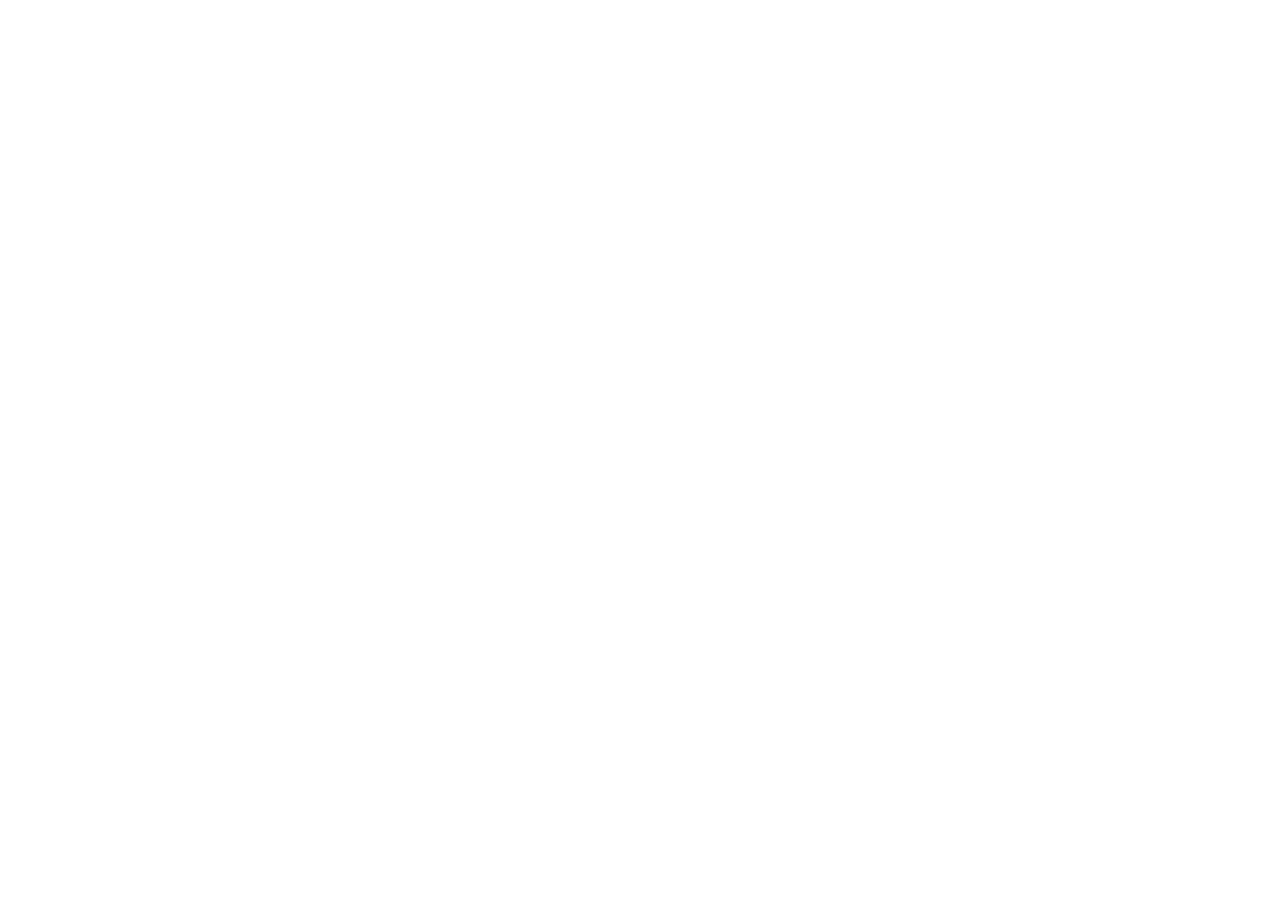
==== portfolio.html @ 01bb811d "base structure" ====
<!DOCTYPE html>
<html lang="en">
<head>
  <meta charset="UTF-8">
  <meta name="viewport" content="width=device-width, initial-scale=1.0">
  <!-- ШРИФТЫ -->

  <!-- НОРМАЛАЙЗ -->

  <!-- ТАБЛИЦА СТИЛЕЙ -->

  <title>portfolio</title>
</head>
<body>

</body>
</html>
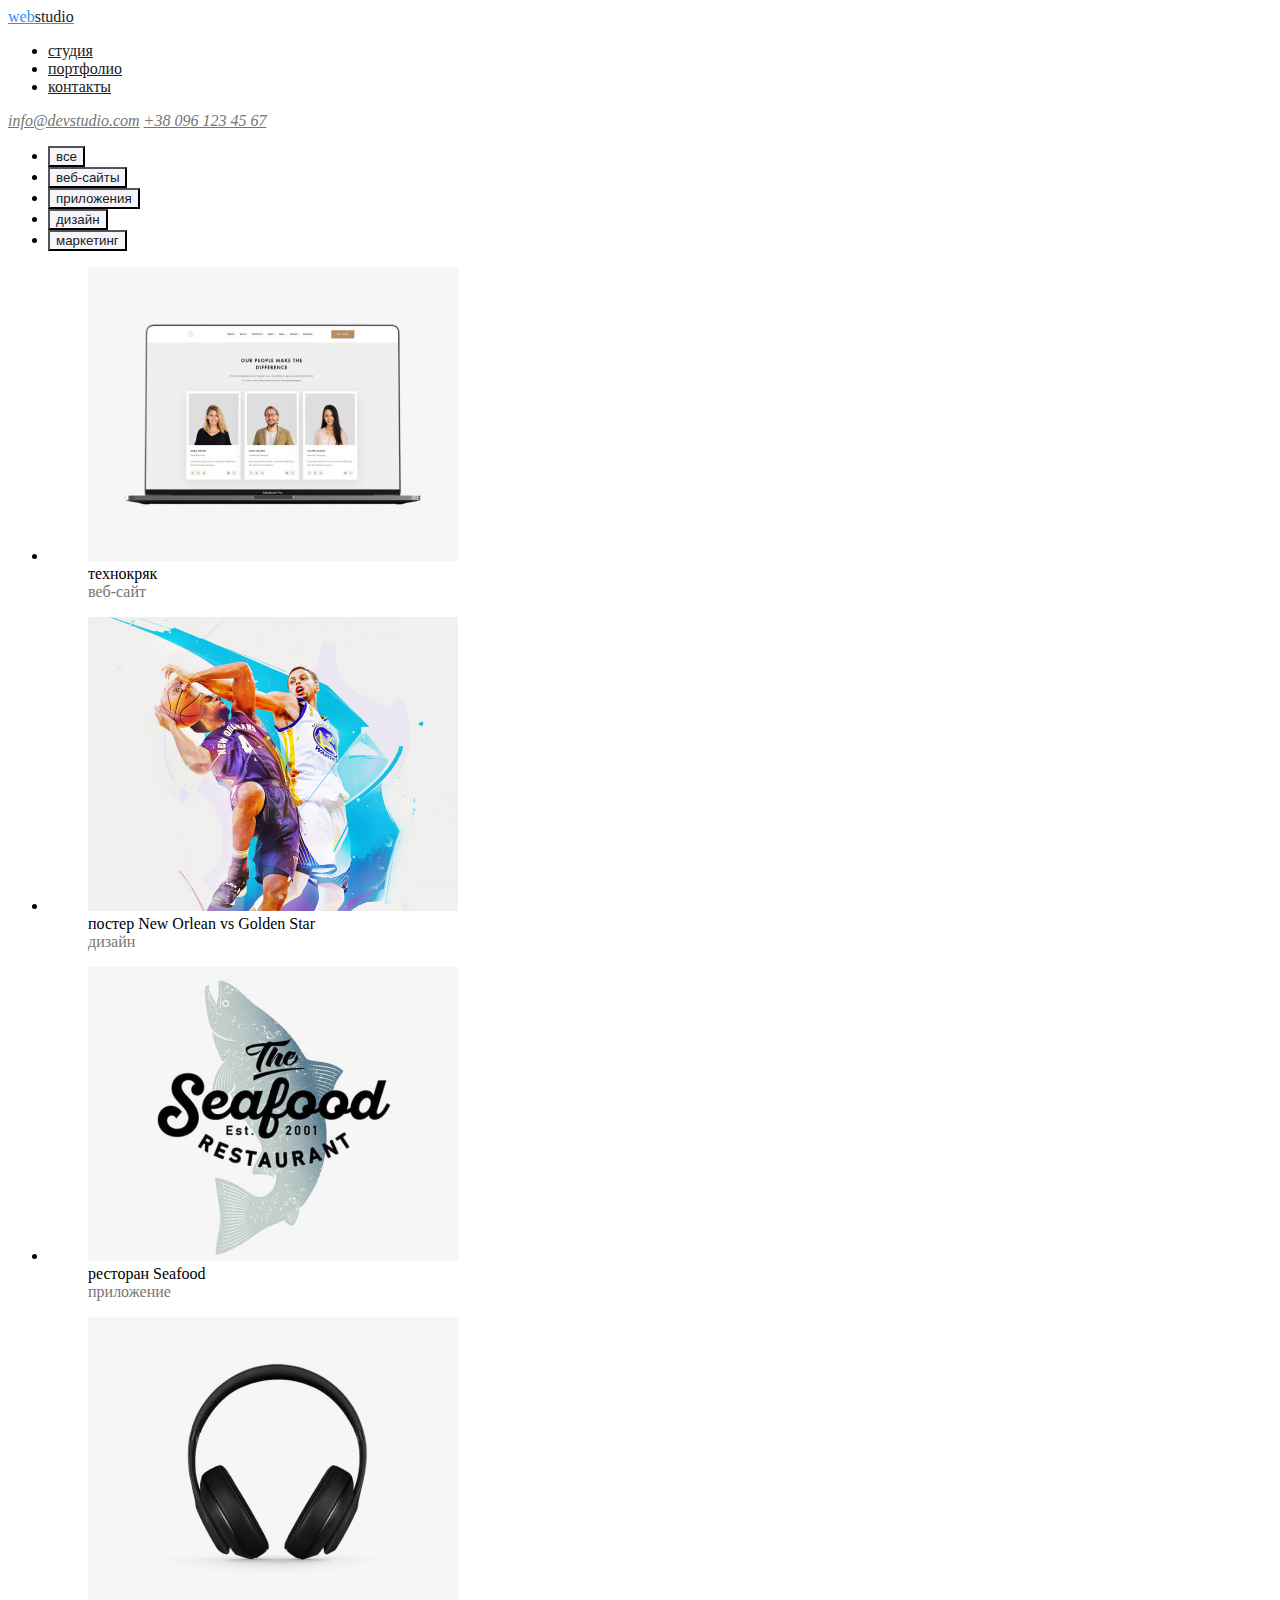
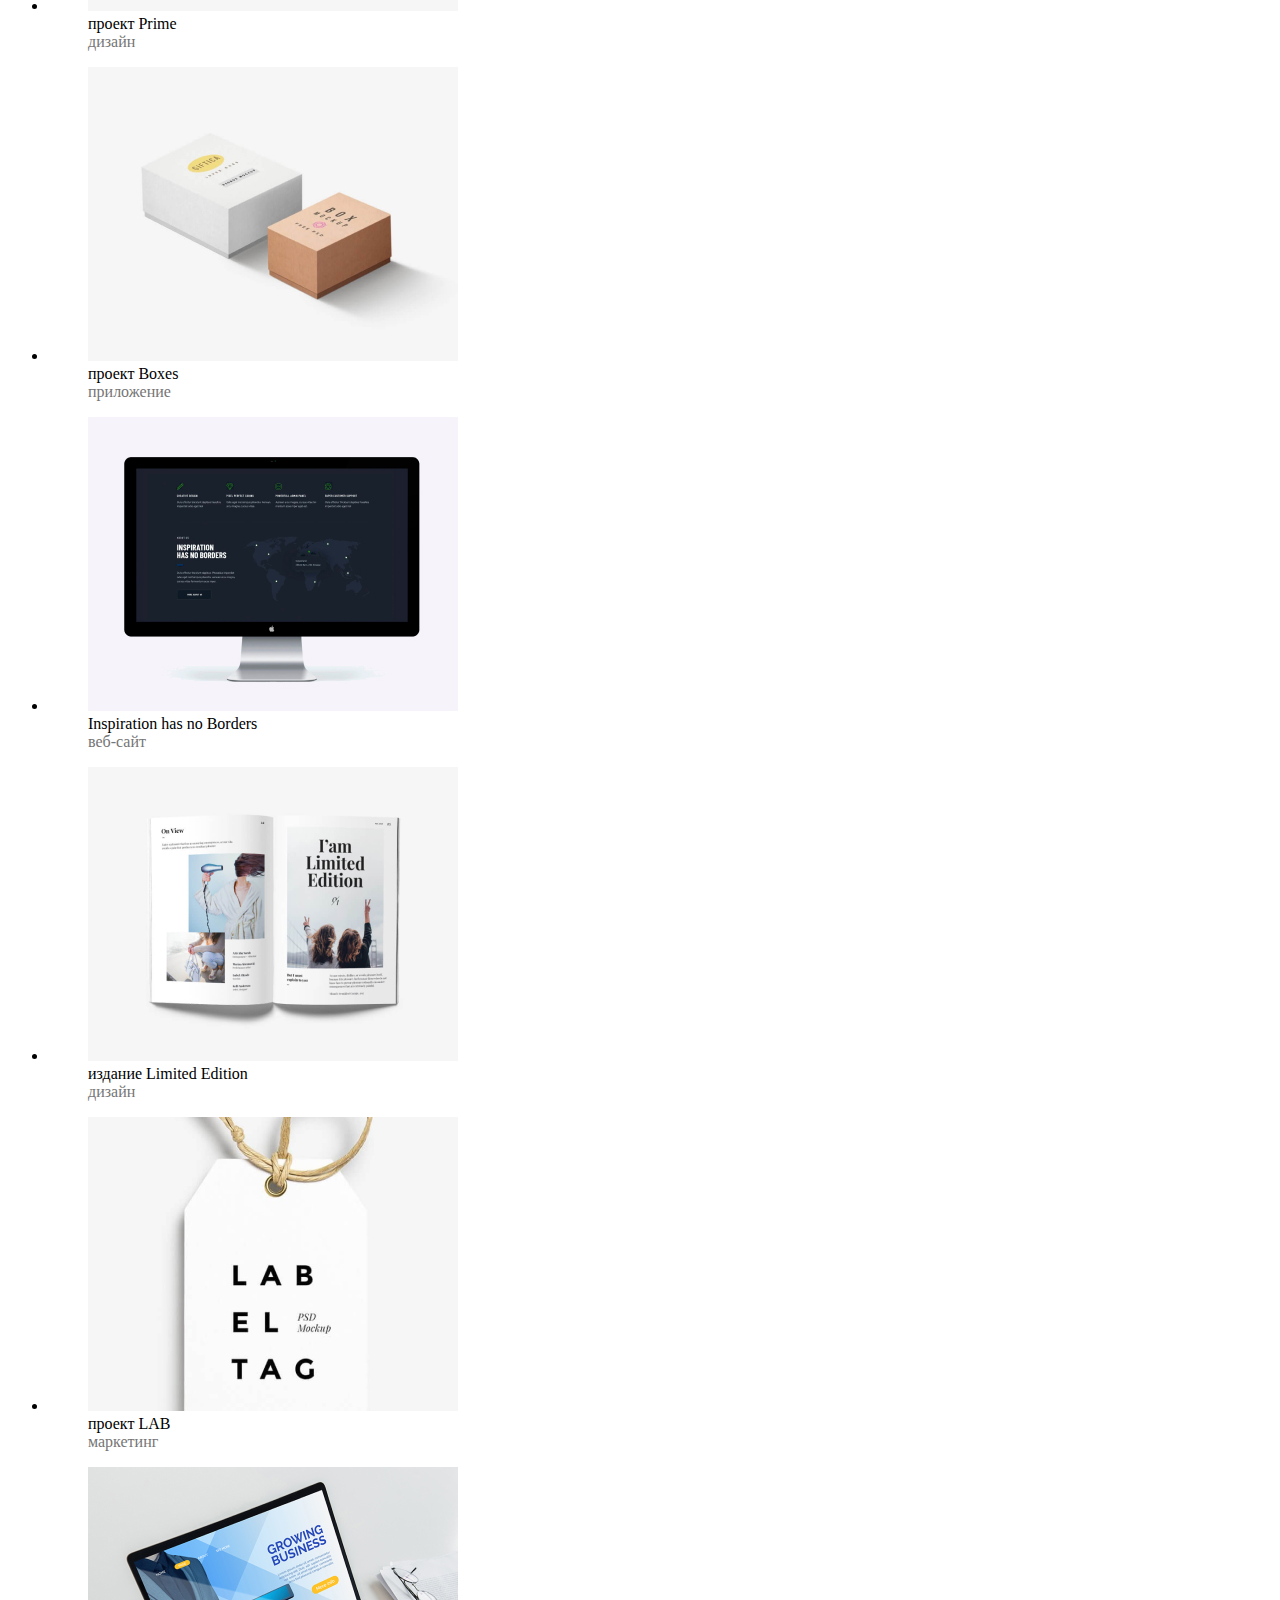
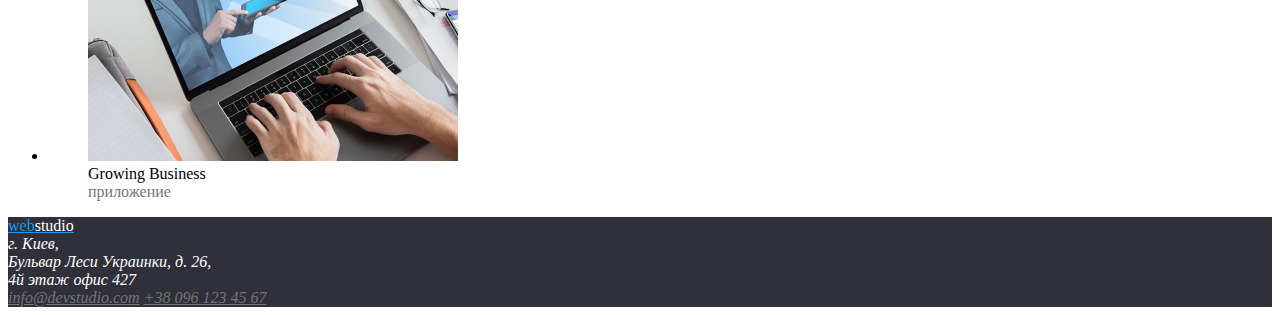
==== commit dec6fc2f: "hw-2 added" ====
--- a/portfolio.html
+++ b/portfolio.html
@@ -1,5 +1,5 @@
 <!DOCTYPE html>
-<html lang="en">
+<html lang="ru">
 <head>
   <meta charset="UTF-8">
   <meta name="viewport" content="width=device-width, initial-scale=1.0">
@@ -8,10 +8,141 @@
   <!-- НОРМАЛАЙЗ -->
 
   <!-- ТАБЛИЦА СТИЛЕЙ -->
-
+  <link rel="stylesheet" href="./css/styles.css">
   <title>portfolio</title>
 </head>
 <body>
 
+  <header>
+    <div class="container">
+      <nav class="header-nav">
+        <a href="" class="header-logo logo">web<span>studio</span></a>
+        <ul class="nav-list">
+          <li class="nav-list-item">
+            <a class="nav-link" href="./index.html" target="_blank">студия</a>
+          </li>
+          <li class="nav-list-item">
+            <a class="nav-link" href="./portfolio.html" target="_blank">портфолио</a>
+          </li>
+          <li class="nav-list-item">
+            <a class="nav-link" href="#footer">контакты</a>
+          </li>
+        </ul>
+        <address class="nav-contacts">
+          <a href="mailto:info@devstudio.com" class="nav-contacts-item">info@devstudio.com</a>
+          <a href="tel:+380000000000" class="nav-contacts-item">+38 096 123 45 67</a>
+        </address>
+      </nav>
+    </div>
+  </header>
+
+  <main>
+
+    <section class="">
+      <ul class="portfolio-btns">
+        <li>
+          <button type="button">все</button>
+        </li>
+        <li>
+          <button type="button">веб-сайты</button>
+        </li>
+        <li>
+          <button type="button">приложения</button>
+        </li>
+        <li>
+          <button type="button">дизайн</button>
+        </li>
+        <li>
+          <button type="button">маркетинг</button>
+        </li>
+      </ul>
+
+      <ul>
+        <li>
+          <figure>
+            <img src="./images/portfolio/p1.jpg" alt="1">
+            <figcaption class="project-name">технокряк</figcaption>
+            <figcaption class="project-type">веб-сайт</figcaption>
+          </figure>
+        </li>
+        <li>
+          <figure>
+            <img src="./images/portfolio/p2.jpg" alt="2">
+            <figcaption class="project-name">постер New Orlean vs Golden Star</figcaption>
+            <figcaption class="project-type">дизайн</figcaption>
+          </figure>
+        </li>
+        <li>
+          <figure>
+            <img src="./images/portfolio/p3.jpg" alt="3">
+            <figcaption class="project-name">ресторан Seafood</figcaption>
+            <figcaption class="project-type">приложение</figcaption>
+          </figure>
+        </li>
+        <li>
+          <figure>
+            <img src="./images/portfolio/p4.jpg" alt="4">
+            <figcaption class="project-name">проект Prime</figcaption>
+            <figcaption class="project-type">дизайн</figcaption>
+          </figure>
+        </li>
+        <li>
+          <figure>
+            <img src="./images/portfolio/p5.jpg" alt="5">
+            <figcaption class="project-name">проект Boxes</figcaption>
+            <figcaption class="project-type">приложение</figcaption>
+          </figure>
+        </li>
+        <li>
+          <figure>
+            <img src="./images/portfolio/p6.jpg" alt="6">
+            <figcaption class="project-name">Inspiration has no Borders</figcaption>
+            <figcaption class="project-type">веб-сайт</figcaption>
+          </figure>
+        </li>
+        <li>
+          <figure>
+            <img src="./images/portfolio/p7.jpg" alt="7">
+            <figcaption class="project-name">издание Limited Edition</figcaption>
+            <figcaption class="project-type">дизайн</figcaption>
+          </figure>
+        </li>
+        <li>
+          <figure>
+            <img src="./images/portfolio/p8.jpg" alt="8">
+            <figcaption class="project-name">проект LAB</figcaption>
+            <figcaption class="project-type">маркетинг</figcaption>
+          </figure>
+        </li>
+        <li>
+          <figure>
+            <img src="./images/portfolio/p9.jpg" alt="9">
+            <figcaption class="project-name">Growing Business</figcaption>
+            <figcaption class="project-type">приложение</figcaption>
+          </figure>
+        </li>
+      </ul>
+
+    </section>
+
+  </main>
+
+  <footer class="footer" id="footer">
+    <div>
+      <nav>
+        <a href="" class="footer-logo logo">web<span>studio</span></a>
+        <address class="footer-address">
+          г. Киев,<br/>
+          Бульвар Леси Украинки, д. 26,<br/>
+          4й этаж офис 427
+        </address>
+        <address class="nav-contacts">
+          <a href="mailto:info@devstudio.com" class="nav-contacts-item">info@devstudio.com</a>
+          <a href="tel:+380000000000" class="nav-contacts-item">+38 096 123 45 67</a>
+        </address>
+      </nav>
+    </div>
+  </footer>
+
 </body>
 </html>--- a/css/styles.css
+++ b/css/styles.css
@@ -0,0 +1,97 @@
+/* * {
+  margin: 0;
+  padding: 0;
+}
+
+ul {
+  list-style: none;
+}
+
+a {
+  text-decoration: none;
+}
+
+address {
+  font-style: normal;
+}
+.container {
+  border: 1px solid;
+}
+*/
+
+.section-4 img {
+  width: 270px;
+  height: 260px;
+}
+
+/* VARIABLES */
+:root {
+  --color: #2196f3;
+
+  --black: #212121;
+  --white: #ffffff;
+  --grey-text: #757575;
+
+  --portfolio-btn: #f5f4fa;
+
+  --section-background: #f5f4fa;
+  --background: #2f303a;
+}
+
+/* FONT COLORS & HOVERS and FOCUSES*/
+.logo {
+  color: var(--color);
+}
+
+.header-logo span,
+.nav-link,
+.details-list h3,
+.name {
+  color: var(--black);
+}
+
+.hero,
+.footer {
+  background-color: var(--background);
+}
+
+.hero-btn {
+  background-color: var(--color);
+  color: var(--white);
+}
+
+.section-4 {
+  background-color: var(--section-background);
+}
+.section-4 li {
+  background-color: var(--white);
+}
+
+.hero-title,
+.footer-logo span,
+.footer-address {
+  color: var(--white);
+}
+.nav-contacts a,
+.details-list p,
+.position,
+.project-type {
+  color: var(--grey-text);
+}
+
+.nav-link:hover,
+.nav-link:focus,
+.nav-contacts a:hover,
+.nav-contacts a:focus {
+  color: var(--color);
+}
+
+.portfolio-btns button {
+  background-color: var(--portfolio-btn);
+  color: var(--black);
+}
+.portfolio-btns button:hover,
+.portfolio-btns button:focus {
+  background-color: var(--color);
+  color: var(--white);
+}
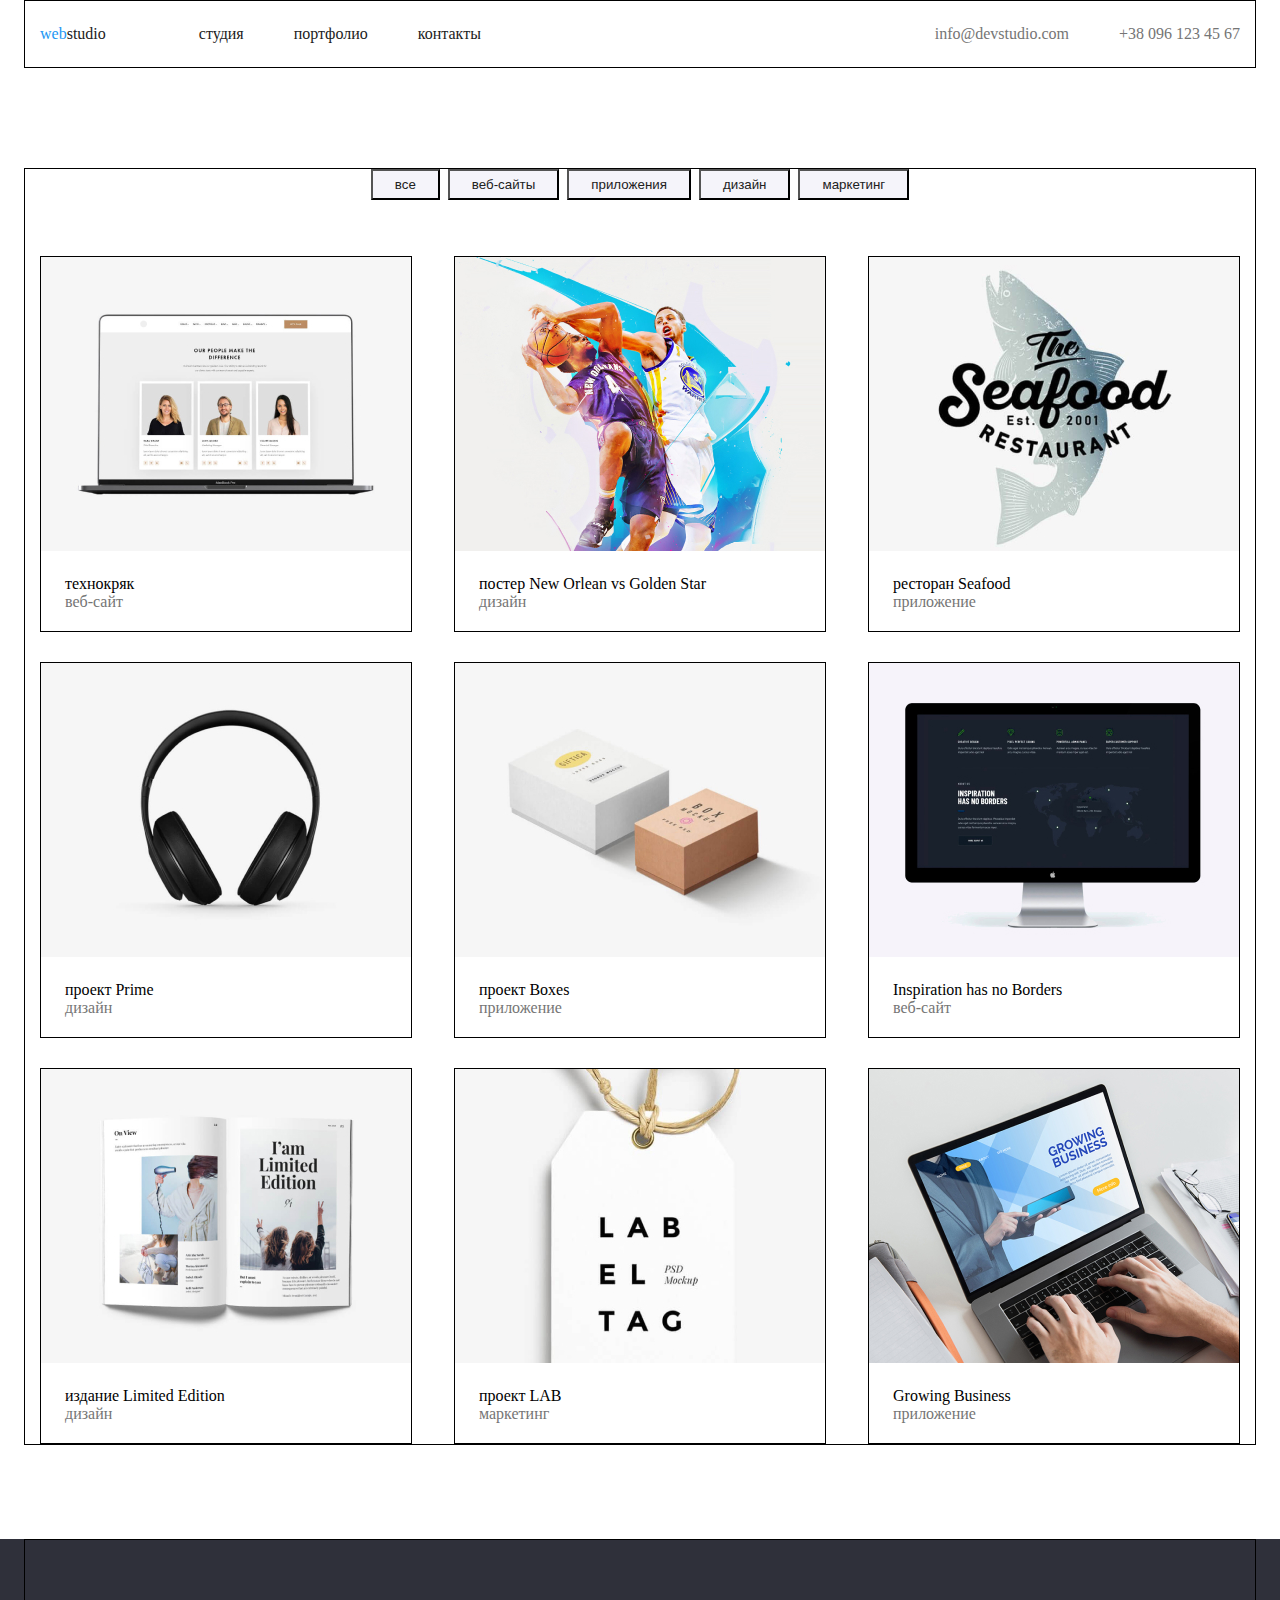
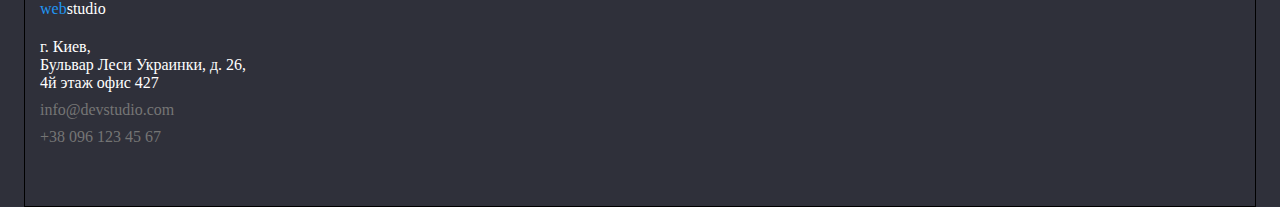
==== commit eb75ab6d: "flexbox pos" ====
--- a/portfolio.html
+++ b/portfolio.html
@@ -13,7 +13,7 @@
 </head>
 <body>
 
-  <header>
+  <header class="header">
     <div class="container">
       <nav class="header-nav">
         <a href="" class="header-logo logo">web<span>studio</span></a>
@@ -28,17 +28,18 @@
             <a class="nav-link" href="#footer">контакты</a>
           </li>
         </ul>
+      </nav>
         <address class="nav-contacts">
           <a href="mailto:info@devstudio.com" class="nav-contacts-item">info@devstudio.com</a>
           <a href="tel:+380000000000" class="nav-contacts-item">+38 096 123 45 67</a>
         </address>
-      </nav>
     </div>
   </header>
 
   <main>
 
-    <section class="">
+    <section class="portfolio">
+      <div class="container">
       <ul class="portfolio-btns">
         <li>
           <button type="button">все</button>
@@ -57,7 +58,7 @@
         </li>
       </ul>
 
-      <ul>
+      <ul class="portfolio-list">
         <li>
           <figure>
             <img src="./images/portfolio/p1.jpg" alt="1">
@@ -122,14 +123,14 @@
           </figure>
         </li>
       </ul>
-
+    </div>
     </section>
 
   </main>
 
   <footer class="footer" id="footer">
-    <div>
-      <nav>
+    <div class="container">
+      <nav class="footer-nav">
         <a href="" class="footer-logo logo">web<span>studio</span></a>
         <address class="footer-address">
           г. Киев,<br/>
--- a/css/styles.css
+++ b/css/styles.css
@@ -1,4 +1,4 @@
-/* * {
+* {
   margin: 0;
   padding: 0;
 }
@@ -14,10 +14,13 @@
 address {
   font-style: normal;
 }
+
 .container {
   border: 1px solid;
-}
-*/
+  width: 1200px;
+  padding: 0 15px;
+  margin: 0 auto;
+}
 
 .section-4 img {
   width: 270px;
@@ -95,3 +98,129 @@
   background-color: var(--color);
   color: var(--white);
 }
+
+/* FLEXBOX */
+.header div,
+.header-nav,
+.nav-list,
+.header .nav-contacts {
+  display: flex;
+  flex-flow: row;
+  justify-content: space-between;
+  align-items: center;
+}
+.header-logo {
+  margin-right: 93px;
+}
+
+.header-nav {
+  padding: 24px 0;
+}
+.nav-list-item:not(:last-child),
+.nav-contacts a:not(:last-child) {
+  margin-right: 50px;
+}
+
+.hero {
+  padding: 200px 0;
+}
+.hero-title,
+.section-title,
+.details-list h3,
+.name,
+.position {
+  text-align: center;
+}
+.name {
+  margin-top: 30px;
+  margin-bottom: 10px;
+}
+.position {
+  margin-bottom: 30px;
+}
+.section-title {
+  margin-bottom: 50px;
+}
+.details-list h3 {
+  margin-bottom: 10px;
+}
+.hero-btn {
+  display: block;
+  margin: 0 auto;
+  margin-top: 30px;
+  padding: 10px 32px;
+}
+
+.section-2,
+.section-4 {
+  padding-top: 94px;
+  padding-bottom: 94px;
+}
+.section-3 {
+  padding-bottom: 94px;
+}
+.footer-nav {
+  padding: 60px 0;
+}
+.details-list,
+.s3-list,
+.team-list {
+  display: flex;
+  flex-flow: row;
+  justify-content: space-between;
+}
+.details-list li {
+  width: calc(100%-30px) / 4;
+}
+.s3-list li {
+  width: calc(100%-370) / 3;
+}
+.footer-address {
+  margin-top: 20px;
+}
+.footer .nav-contacts a {
+  display: block;
+  margin-top: 9px;
+}
+
+.portfolio {
+  padding-top: 100px;
+  padding-bottom: 94px;
+}
+
+.portfolio-btns {
+  display: flex;
+  flex-flow: row;
+  justify-content: center;
+  /* margin-top: 100px; */
+}
+.portfolio-btns li:not(:last-child) {
+  margin-right: 8px;
+}
+.portfolio-btns button {
+  padding: 6px 22px;
+}
+.portfolio-list {
+  display: flex;
+  flex-flow: row wrap;
+  justify-content: space-between;
+  margin-top: 56px;
+}
+.portfolio-list {
+  margin-bottom: -30px;
+}
+.portfolio-list li {
+  width: calc(100%-370) / 3;
+  margin-bottom: 30px;
+  border: 1px solid;
+}
+.project-name,
+.project-type {
+  padding-left: 24px;
+}
+.project-name {
+  padding-top: 20px;
+}
+.project-type {
+  padding-bottom: 20px;
+}
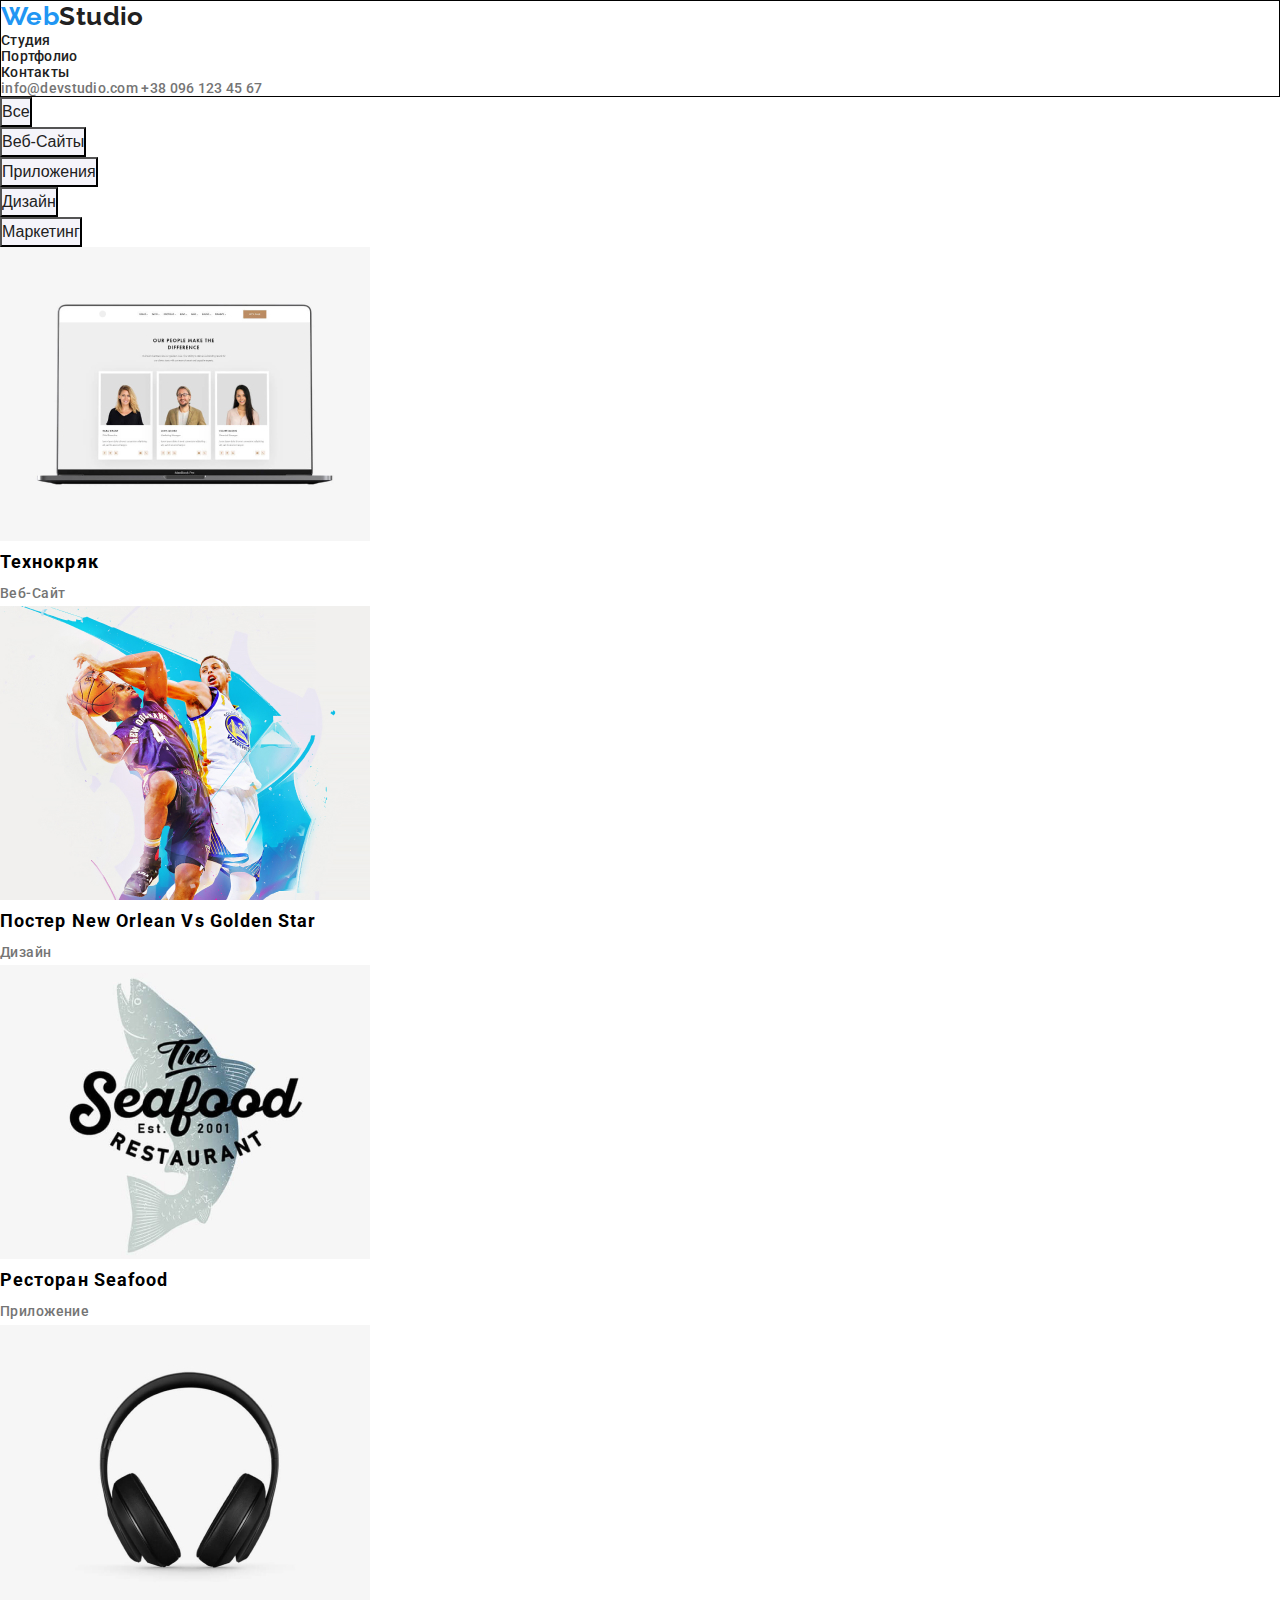
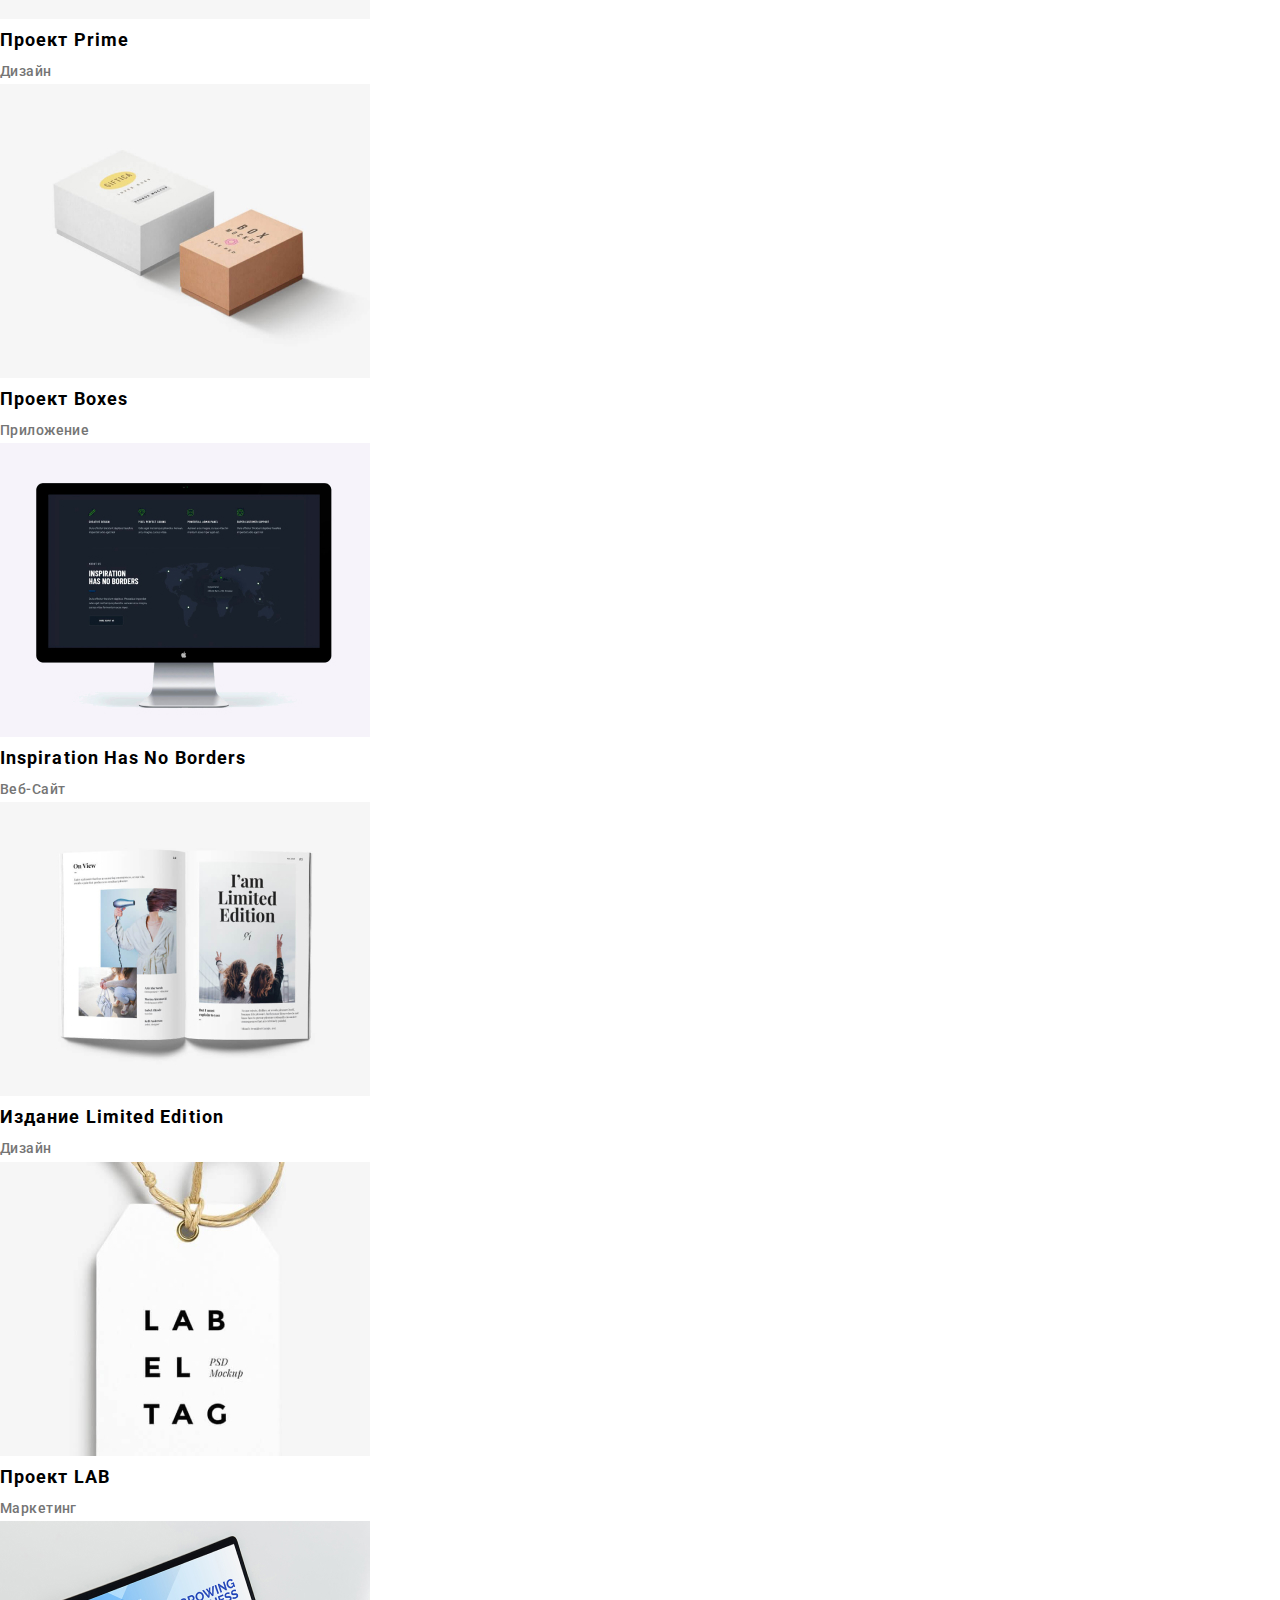
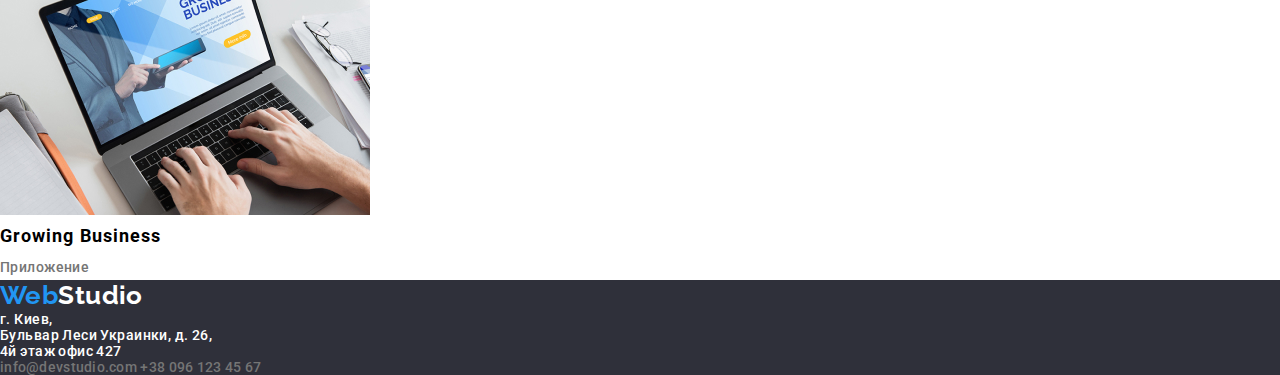
==== commit 1c8b72bb: "fonts props added" ====
--- a/portfolio.html
+++ b/portfolio.html
@@ -4,7 +4,9 @@
   <meta charset="UTF-8">
   <meta name="viewport" content="width=device-width, initial-scale=1.0">
   <!-- ШРИФТЫ -->
-
+  <link href="https://fonts.google.com/specimen/Oleo+Script" rel="stylesheet">
+  <link href="https://fonts.googleapis.com/css?family=Raleway" rel="stylesheet">
+  <link href="http://fonts.googleapis.com/css?family=Roboto:400,100,100italic,300,300italic,400italic,500,500italic,700,700italic,900italic,900" rel="stylesheet" type="text/css">
   <!-- НОРМАЛАЙЗ -->
 
   <!-- ТАБЛИЦА СТИЛЕЙ -->
@@ -13,10 +15,10 @@
 </head>
 <body>
 
-  <header class="header">
+  <header>
     <div class="container">
       <nav class="header-nav">
-        <a href="" class="header-logo logo">web<span>studio</span></a>
+        <a href="" class="header-logo logo">web<span class="logo-span">studio</span></a>
         <ul class="nav-list">
           <li class="nav-list-item">
             <a class="nav-link" href="./index.html" target="_blank">студия</a>
@@ -28,18 +30,17 @@
             <a class="nav-link" href="#footer">контакты</a>
           </li>
         </ul>
-      </nav>
         <address class="nav-contacts">
           <a href="mailto:info@devstudio.com" class="nav-contacts-item">info@devstudio.com</a>
           <a href="tel:+380000000000" class="nav-contacts-item">+38 096 123 45 67</a>
         </address>
+      </nav>
     </div>
   </header>
 
   <main>
 
-    <section class="portfolio">
-      <div class="container">
+    <section class="">
       <ul class="portfolio-btns">
         <li>
           <button type="button">все</button>
@@ -58,7 +59,7 @@
         </li>
       </ul>
 
-      <ul class="portfolio-list">
+      <ul>
         <li>
           <figure>
             <img src="./images/portfolio/p1.jpg" alt="1">
@@ -123,15 +124,15 @@
           </figure>
         </li>
       </ul>
-    </div>
+
     </section>
 
   </main>
 
   <footer class="footer" id="footer">
-    <div class="container">
-      <nav class="footer-nav">
-        <a href="" class="footer-logo logo">web<span>studio</span></a>
+    <div>
+      <nav>
+        <a href="" class="footer-logo logo">web<span class="logo-span">studio</span></a>
         <address class="footer-address">
           г. Киев,<br/>
           Бульвар Леси Украинки, д. 26,<br/>
--- a/css/styles.css
+++ b/css/styles.css
@@ -1,6 +1,16 @@
 * {
   margin: 0;
   padding: 0;
+}
+html {
+  font-family: "Roboto", sans-serif;
+  font-style: normal;
+
+  font-weight: 500;
+
+  font-size: 14px;
+  line-height: 1.1429;
+  letter-spacing: 0.03em;
 }
 
 ul {
@@ -14,12 +24,8 @@
 address {
   font-style: normal;
 }
-
 .container {
   border: 1px solid;
-  width: 1200px;
-  padding: 0 15px;
-  margin: 0 auto;
 }
 
 .section-4 img {
@@ -42,10 +48,10 @@
 }
 
 /* FONT COLORS & HOVERS and FOCUSES*/
-.logo {
-  color: var(--color);
+.nav-link,
+.nav-contacts a {
+  letter-spacing: 0.02em;
 }
-
 .header-logo span,
 .nav-link,
 .details-list h3,
@@ -61,15 +67,55 @@
 .hero-btn {
   background-color: var(--color);
   color: var(--white);
+
+  font-weight: bold;
+  font-size: 16px;
+  line-height: 1.875;
+  letter-spacing: 0.06em;
 }
-
+.details-list h3 {
+  text-transform: uppercase;
+  font-weight: bold;
+}
+.details-list p {
+  line-height: 1.1743;
+}
+.section-title {
+  font-size: 36px;
+  line-height: 1.17;
+}
+.nav-link,
+.hero-btn::first-letter,
+.section-title,
+.name,
+.position,
+.portfolio-btns button,
+.project-name,
+.project-type {
+  text-transform: capitalize;
+}
+.portfolio-btns button {
+  font-weight: 500;
+  font-size: 16px;
+  line-height: 1.625;
+  /* letter-spacing: 0.03em; */
+}
+.project-name {
+  font-weight: bold;
+  font-size: 18px;
+  line-height: 2;
+  letter-spacing: 0.06em;
+}
+.project-type {
+  line-height: 1.875;
+  /* letter-spacing: 0.03em; */
+}
 .section-4 {
   background-color: var(--section-background);
 }
 .section-4 li {
   background-color: var(--white);
 }
-
 .hero-title,
 .footer-logo span,
 .footer-address {
@@ -99,128 +145,27 @@
   color: var(--white);
 }
 
-/* FLEXBOX */
-.header div,
-.header-nav,
-.nav-list,
-.header .nav-contacts {
-  display: flex;
-  flex-flow: row;
-  justify-content: space-between;
-  align-items: center;
-}
-.header-logo {
-  margin-right: 93px;
+.logo {
+  color: var(--color);
+  font-family: Raleway;
+  font-style: normal;
+  font-size: 26px;
+  font-weight: bold;
+  text-transform: capitalize;
+  line-height: 1.1923;
+  /* letter-spacing: 0.03em; */
 }
 
-.header-nav {
-  padding: 24px 0;
-}
-.nav-list-item:not(:last-child),
-.nav-contacts a:not(:last-child) {
-  margin-right: 50px;
+.header-logo .logo-span,
+.footer-logo .logo-span {
+  display: inline-block;
+  text-transform: capitalize;
 }
 
-.hero {
-  padding: 200px 0;
+.hero-title {
+  font-weight: 900;
+  font-size: 44px;
+  line-height: 1.3636;
+  letter-spacing: 0.06em;
+  text-transform: uppercase;
 }
-.hero-title,
-.section-title,
-.details-list h3,
-.name,
-.position {
-  text-align: center;
-}
-.name {
-  margin-top: 30px;
-  margin-bottom: 10px;
-}
-.position {
-  margin-bottom: 30px;
-}
-.section-title {
-  margin-bottom: 50px;
-}
-.details-list h3 {
-  margin-bottom: 10px;
-}
-.hero-btn {
-  display: block;
-  margin: 0 auto;
-  margin-top: 30px;
-  padding: 10px 32px;
-}
-
-.section-2,
-.section-4 {
-  padding-top: 94px;
-  padding-bottom: 94px;
-}
-.section-3 {
-  padding-bottom: 94px;
-}
-.footer-nav {
-  padding: 60px 0;
-}
-.details-list,
-.s3-list,
-.team-list {
-  display: flex;
-  flex-flow: row;
-  justify-content: space-between;
-}
-.details-list li {
-  width: calc(100%-30px) / 4;
-}
-.s3-list li {
-  width: calc(100%-370) / 3;
-}
-.footer-address {
-  margin-top: 20px;
-}
-.footer .nav-contacts a {
-  display: block;
-  margin-top: 9px;
-}
-
-.portfolio {
-  padding-top: 100px;
-  padding-bottom: 94px;
-}
-
-.portfolio-btns {
-  display: flex;
-  flex-flow: row;
-  justify-content: center;
-  /* margin-top: 100px; */
-}
-.portfolio-btns li:not(:last-child) {
-  margin-right: 8px;
-}
-.portfolio-btns button {
-  padding: 6px 22px;
-}
-.portfolio-list {
-  display: flex;
-  flex-flow: row wrap;
-  justify-content: space-between;
-  margin-top: 56px;
-}
-.portfolio-list {
-  margin-bottom: -30px;
-}
-.portfolio-list li {
-  width: calc(100%-370) / 3;
-  margin-bottom: 30px;
-  border: 1px solid;
-}
-.project-name,
-.project-type {
-  padding-left: 24px;
-}
-.project-name {
-  padding-top: 20px;
-}
-.project-type {
-  padding-bottom: 20px;
-}
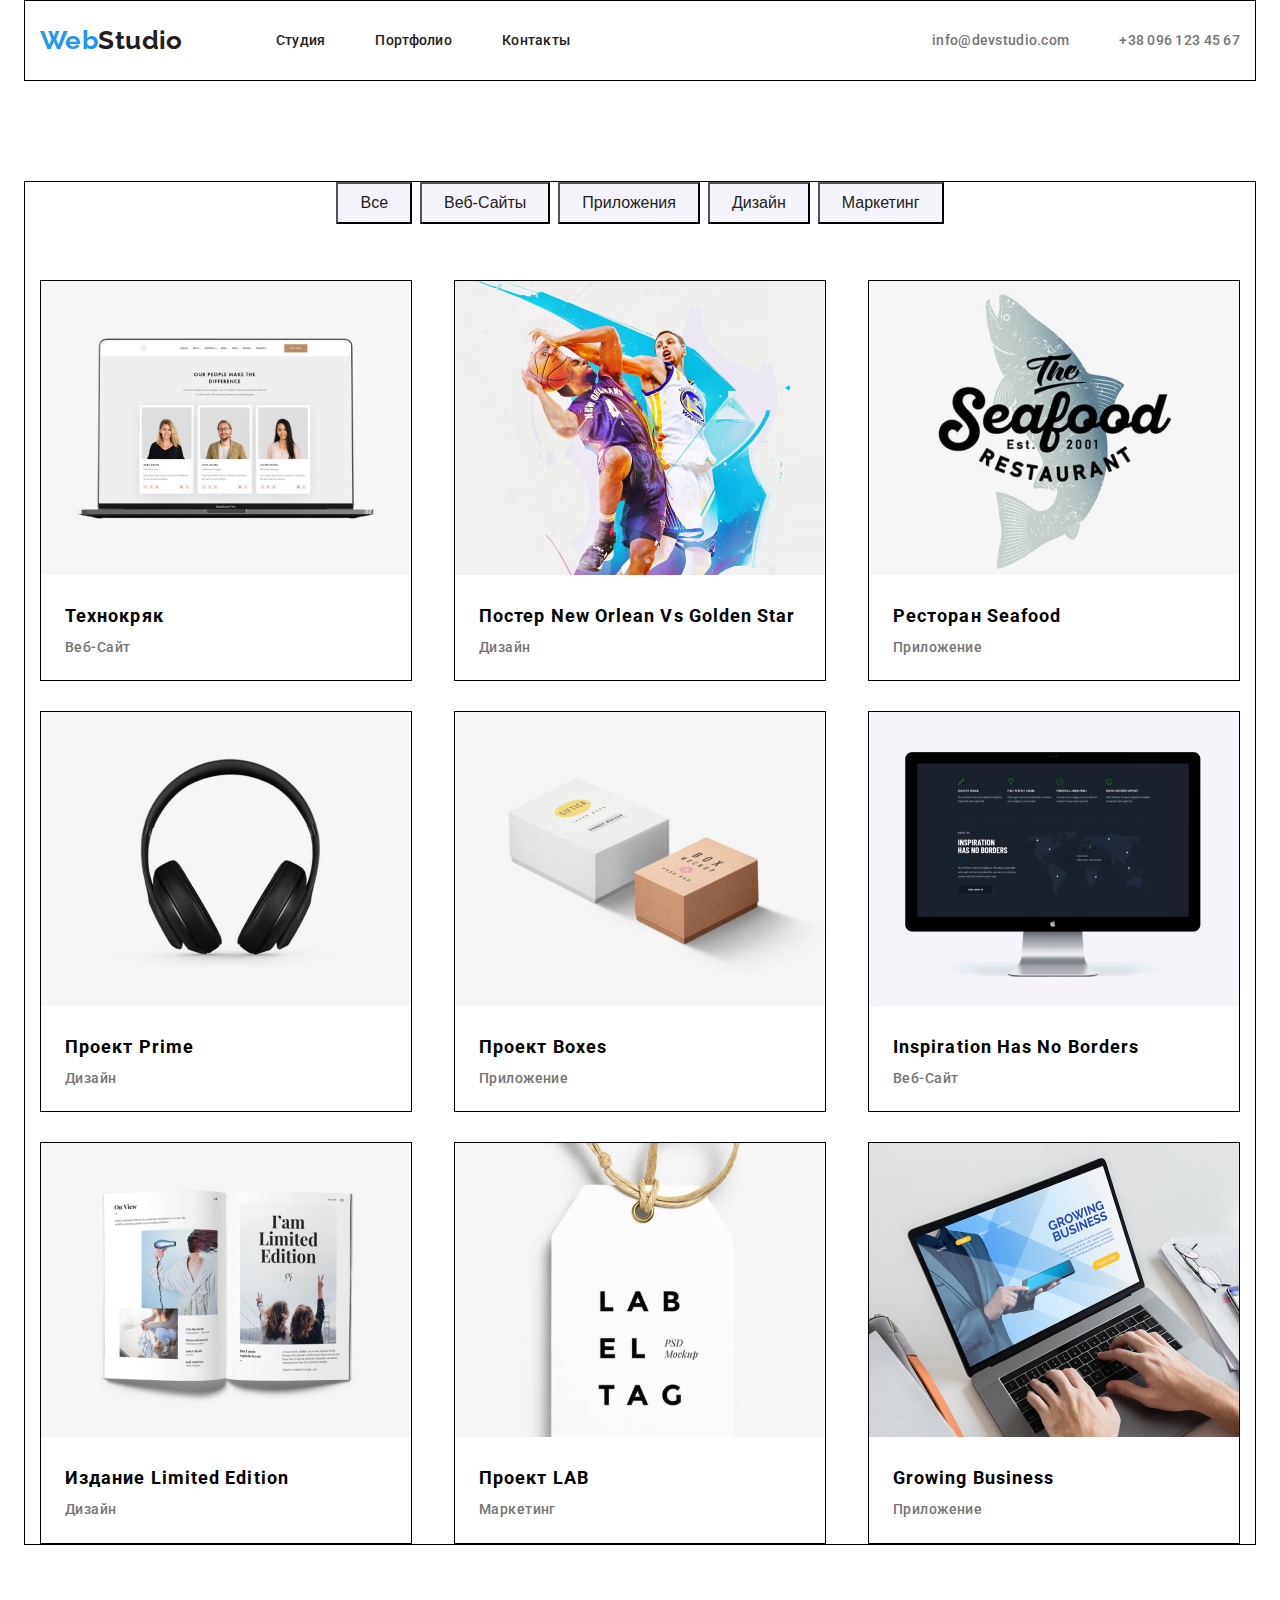
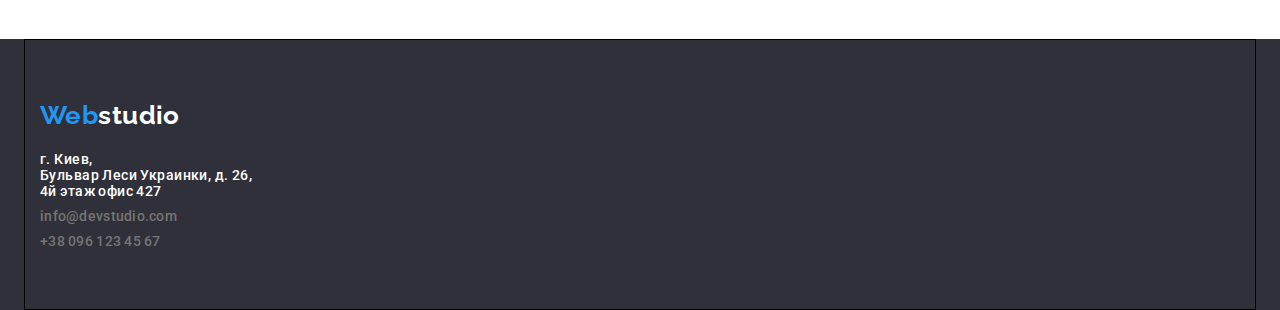
==== commit c3656a7d: "merge changes from hw-2" ====
--- a/portfolio.html
+++ b/portfolio.html
@@ -15,7 +15,7 @@
 </head>
 <body>
 
-  <header>
+  <header class="header">
     <div class="container">
       <nav class="header-nav">
         <a href="" class="header-logo logo">web<span class="logo-span">studio</span></a>
@@ -30,17 +30,18 @@
             <a class="nav-link" href="#footer">контакты</a>
           </li>
         </ul>
+      </nav>
         <address class="nav-contacts">
           <a href="mailto:info@devstudio.com" class="nav-contacts-item">info@devstudio.com</a>
           <a href="tel:+380000000000" class="nav-contacts-item">+38 096 123 45 67</a>
         </address>
-      </nav>
     </div>
   </header>
 
   <main>
 
-    <section class="">
+    <section class="portfolio">
+      <div class="container">
       <ul class="portfolio-btns">
         <li>
           <button type="button">все</button>
@@ -59,7 +60,7 @@
         </li>
       </ul>
 
-      <ul>
+      <ul class="portfolio-list">
         <li>
           <figure>
             <img src="./images/portfolio/p1.jpg" alt="1">
@@ -124,15 +125,16 @@
           </figure>
         </li>
       </ul>
-
+    </div>
     </section>
 
   </main>
 
   <footer class="footer" id="footer">
-    <div>
-      <nav>
-        <a href="" class="footer-logo logo">web<span class="logo-span">studio</span></a>
+    <div class="container">
+      <nav class="footer-nav">
+        <a href="" class="footer-logo logo">web<span>studio</span></a>
+
         <address class="footer-address">
           г. Киев,<br/>
           Бульвар Леси Украинки, д. 26,<br/>
--- a/css/styles.css
+++ b/css/styles.css
@@ -24,8 +24,12 @@
 address {
   font-style: normal;
 }
+
 .container {
   border: 1px solid;
+  width: 1200px;
+  padding: 0 15px;
+  margin: 0 auto;
 }
 
 .section-4 img {
@@ -78,7 +82,7 @@
   font-weight: bold;
 }
 .details-list p {
-  line-height: 1.1743;
+  line-height: 1.7143;
 }
 .section-title {
   font-size: 36px;
@@ -145,6 +149,134 @@
   color: var(--white);
 }
 
+/* FLEXBOX */
+.header div,
+.header-nav,
+.nav-list,
+.header .nav-contacts {
+  display: flex;
+  flex-flow: row;
+  justify-content: space-between;
+  align-items: center;
+}
+.header-logo {
+  margin-right: 93px;
+}
+
+.header-nav {
+  padding: 24px 0;
+}
+.nav-list-item:not(:last-child),
+.nav-contacts a:not(:last-child) {
+  margin-right: 50px;
+}
+
+.hero {
+  padding: 200px 0;
+}
+.hero-title,
+.section-title,
+.details-list h3,
+.name,
+.position {
+  text-align: center;
+}
+.name {
+  margin-top: 30px;
+  margin-bottom: 10px;
+}
+.position {
+  margin-bottom: 30px;
+}
+.section-title {
+  margin-bottom: 50px;
+}
+.details-list h3 {
+  margin-bottom: 10px;
+}
+.hero-btn {
+  display: block;
+  margin: 0 auto;
+  margin-top: 30px;
+  padding: 10px 32px;
+}
+
+.section-2,
+.section-4 {
+  padding-top: 94px;
+  padding-bottom: 94px;
+}
+.section-3 {
+  padding-bottom: 94px;
+}
+.footer-nav {
+  padding: 60px 0;
+}
+.details-list,
+.s3-list,
+.team-list {
+  display: flex;
+  flex-flow: row;
+  justify-content: space-between;
+}
+.details-list li {
+  width: calc(100% / 4 - 30px);
+}
+.s3-list li {
+  width: calc(100% / 3 - 30px);
+}
+.team-list li {
+  width: calc(100% / 4 - 30px);
+}
+.footer-address {
+  margin-top: 20px;
+}
+.footer .nav-contacts a {
+  display: block;
+  margin-top: 9px;
+}
+
+.portfolio {
+  padding-top: 100px;
+  padding-bottom: 94px;
+}
+
+.portfolio-btns {
+  display: flex;
+  flex-flow: row;
+  justify-content: center;
+  /* margin-top: 100px; */
+}
+.portfolio-btns li:not(:last-child) {
+  margin-right: 8px;
+}
+.portfolio-btns button {
+  padding: 6px 22px;
+}
+.portfolio-list {
+  display: flex;
+  flex-flow: row wrap;
+  justify-content: space-between;
+  margin-top: 56px;
+}
+.portfolio-list {
+  margin-bottom: -30px;
+}
+.portfolio-list li {
+  width: calc(100%-370) / 3;
+  margin-bottom: 30px;
+  border: 1px solid;
+}
+.project-name,
+.project-type {
+  padding-left: 24px;
+}
+.project-name {
+  padding-top: 20px;
+}
+.project-type {
+  padding-bottom: 20px;
+}
 .logo {
   color: var(--color);
   font-family: Raleway;
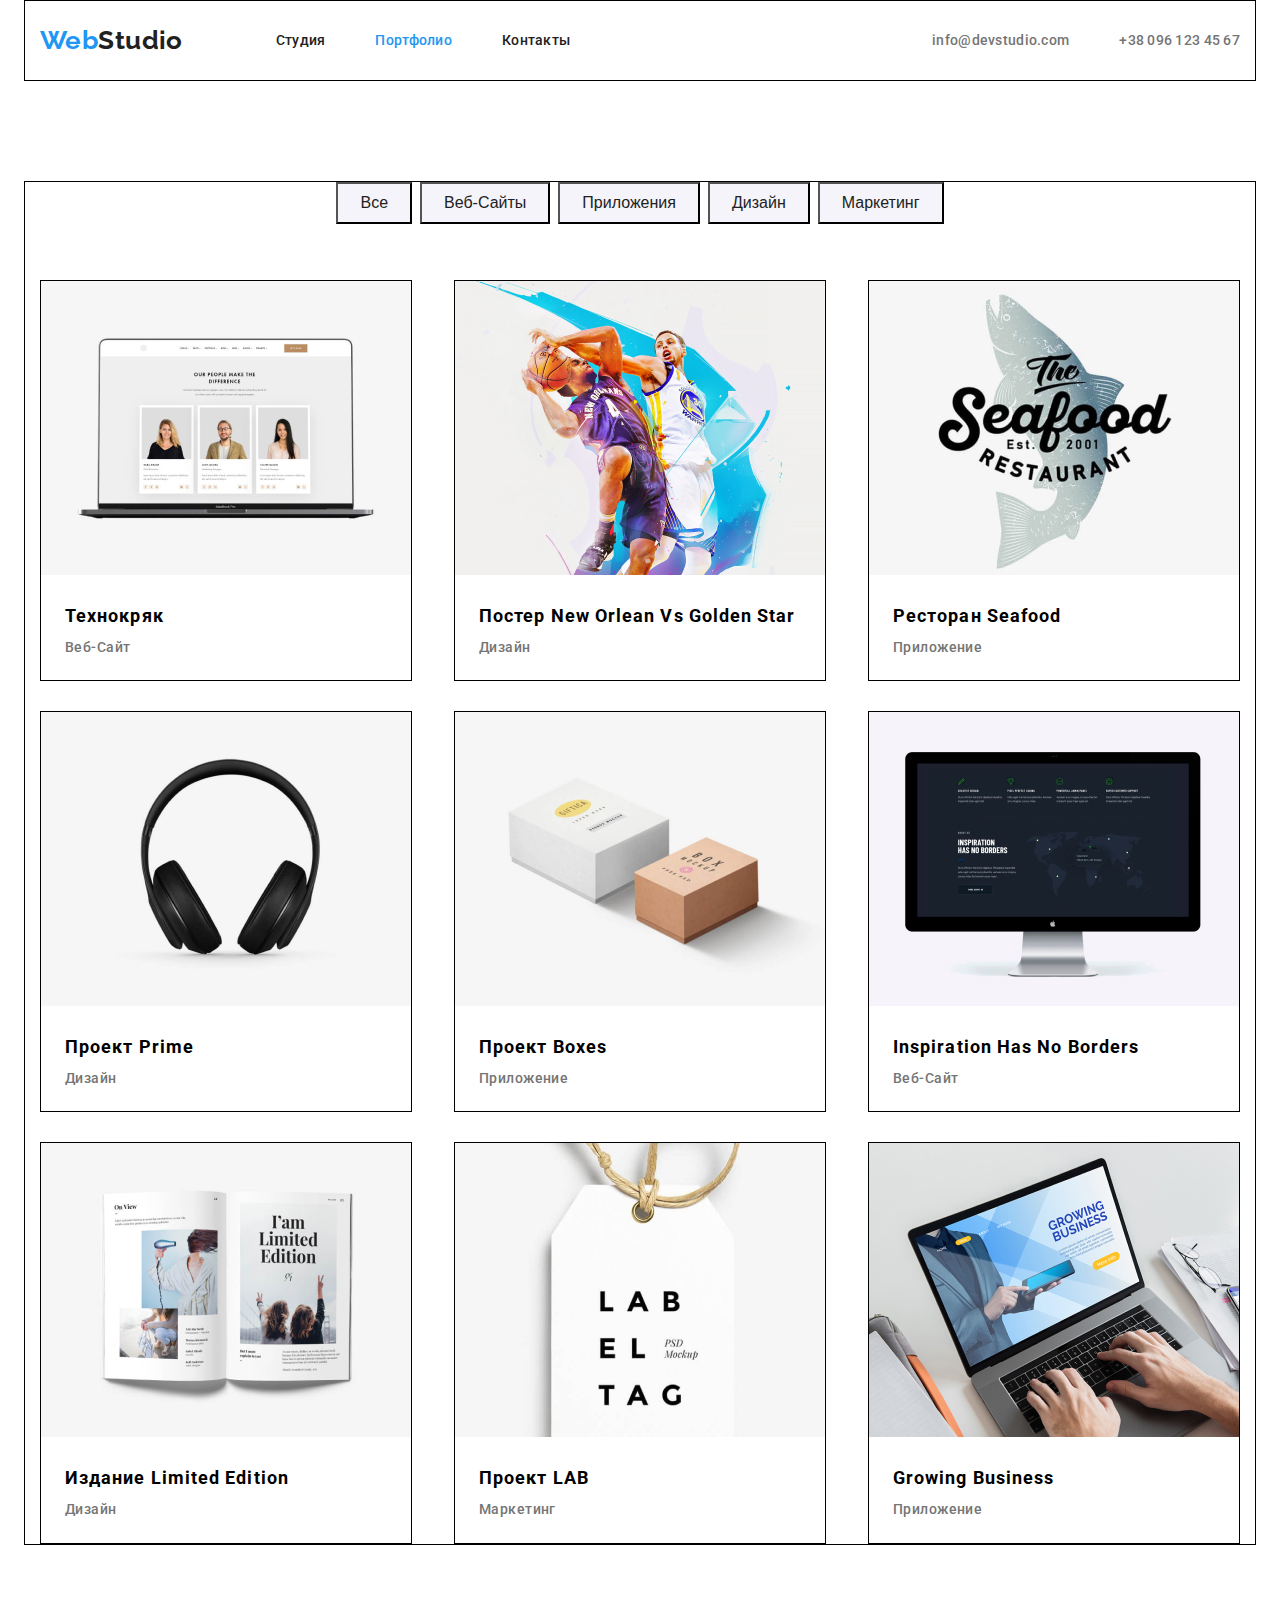
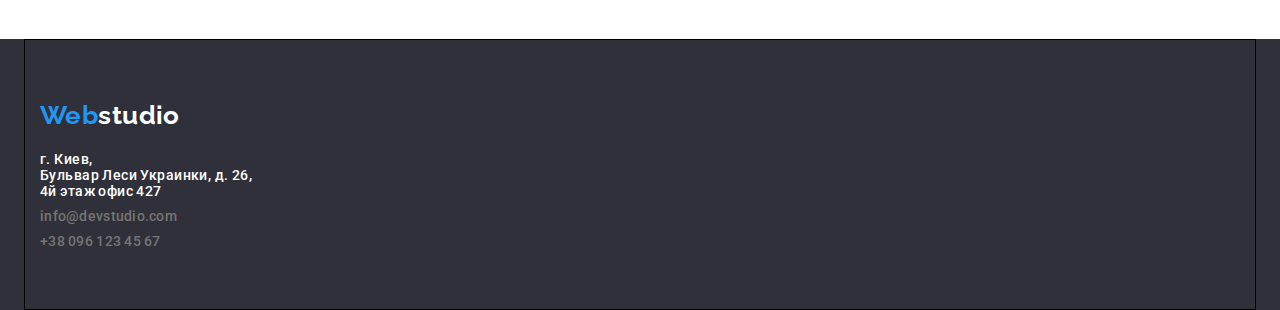
==== commit 84a14135: "current class for nav-link" ====
--- a/portfolio.html
+++ b/portfolio.html
@@ -24,7 +24,7 @@
             <a class="nav-link" href="./index.html" target="_blank">студия</a>
           </li>
           <li class="nav-list-item">
-            <a class="nav-link" href="./portfolio.html" target="_blank">портфолио</a>
+            <a class="nav-link current" href="./portfolio.html" target="_blank">портфолио</a>
           </li>
           <li class="nav-list-item">
             <a class="nav-link" href="#footer">контакты</a>
--- a/css/styles.css
+++ b/css/styles.css
@@ -51,105 +51,8 @@
   --background: #2f303a;
 }
 
-/* FONT COLORS & HOVERS and FOCUSES*/
-.nav-link,
-.nav-contacts a {
-  letter-spacing: 0.02em;
-}
-.header-logo span,
-.nav-link,
-.details-list h3,
-.name {
-  color: var(--black);
-}
-
-.hero,
-.footer {
-  background-color: var(--background);
-}
-
-.hero-btn {
-  background-color: var(--color);
-  color: var(--white);
-
-  font-weight: bold;
-  font-size: 16px;
-  line-height: 1.875;
-  letter-spacing: 0.06em;
-}
-.details-list h3 {
-  text-transform: uppercase;
-  font-weight: bold;
-}
-.details-list p {
-  line-height: 1.7143;
-}
-.section-title {
-  font-size: 36px;
-  line-height: 1.17;
-}
-.nav-link,
-.hero-btn::first-letter,
-.section-title,
-.name,
-.position,
-.portfolio-btns button,
-.project-name,
-.project-type {
-  text-transform: capitalize;
-}
-.portfolio-btns button {
-  font-weight: 500;
-  font-size: 16px;
-  line-height: 1.625;
-  /* letter-spacing: 0.03em; */
-}
-.project-name {
-  font-weight: bold;
-  font-size: 18px;
-  line-height: 2;
-  letter-spacing: 0.06em;
-}
-.project-type {
-  line-height: 1.875;
-  /* letter-spacing: 0.03em; */
-}
-.section-4 {
-  background-color: var(--section-background);
-}
-.section-4 li {
-  background-color: var(--white);
-}
-.hero-title,
-.footer-logo span,
-.footer-address {
-  color: var(--white);
-}
-.nav-contacts a,
-.details-list p,
-.position,
-.project-type {
-  color: var(--grey-text);
-}
-
-.nav-link:hover,
-.nav-link:focus,
-.nav-contacts a:hover,
-.nav-contacts a:focus {
-  color: var(--color);
-}
-
-.portfolio-btns button {
-  background-color: var(--portfolio-btn);
-  color: var(--black);
-}
-.portfolio-btns button:hover,
-.portfolio-btns button:focus {
-  background-color: var(--color);
-  color: var(--white);
-}
-
-/* FLEXBOX */
+/* HEADER*/
+
 .header div,
 .header-nav,
 .nav-list,
@@ -171,9 +74,114 @@
   margin-right: 50px;
 }
 
+.nav-link,
+.nav-contacts a {
+  letter-spacing: 0.02em;
+}
+.header-logo span,
+.nav-link,
+.details-list h3,
+.name {
+  color: var(--black);
+}
+.current {
+  color: var(--color);
+}
+/* HERO */
 .hero {
   padding: 200px 0;
 }
+
+.hero,
+.footer {
+  background-color: var(--background);
+}
+
+.hero-btn {
+  background-color: var(--color);
+  color: var(--white);
+
+  font-weight: bold;
+  font-size: 16px;
+  line-height: 1.875;
+  letter-spacing: 0.06em;
+}
+
+/* SECTION 3 */
+.details-list h3 {
+  text-transform: uppercase;
+  font-weight: bold;
+}
+.details-list p {
+  line-height: 1.7143;
+}
+.section-title {
+  font-size: 36px;
+  line-height: 1.17;
+}
+.nav-link,
+.hero-btn::first-letter,
+.section-title,
+.name,
+.position,
+.portfolio-btns button,
+.project-name,
+.project-type {
+  text-transform: capitalize;
+}
+.portfolio-btns button {
+  font-weight: 500;
+  font-size: 16px;
+  line-height: 1.625;
+  /* letter-spacing: 0.03em; */
+}
+.project-name {
+  font-weight: bold;
+  font-size: 18px;
+  line-height: 2;
+  letter-spacing: 0.06em;
+}
+.project-type {
+  line-height: 1.875;
+  /* letter-spacing: 0.03em; */
+}
+.section-4 {
+  background-color: var(--section-background);
+}
+.section-4 li {
+  background-color: var(--white);
+}
+.hero-title,
+.footer-logo span,
+.footer-address {
+  color: var(--white);
+}
+.nav-contacts a,
+.details-list p,
+.position,
+.project-type {
+  color: var(--grey-text);
+}
+
+.nav-link:hover,
+.nav-link:focus,
+.nav-contacts a:hover,
+.nav-contacts a:focus {
+  color: var(--color);
+}
+
+.portfolio-btns button {
+  background-color: var(--portfolio-btn);
+  color: var(--black);
+}
+.portfolio-btns button:hover,
+.portfolio-btns button:focus {
+  background-color: var(--color);
+  color: var(--white);
+}
+
+/* FLEXBOX */
+
 .hero-title,
 .section-title,
 .details-list h3,
